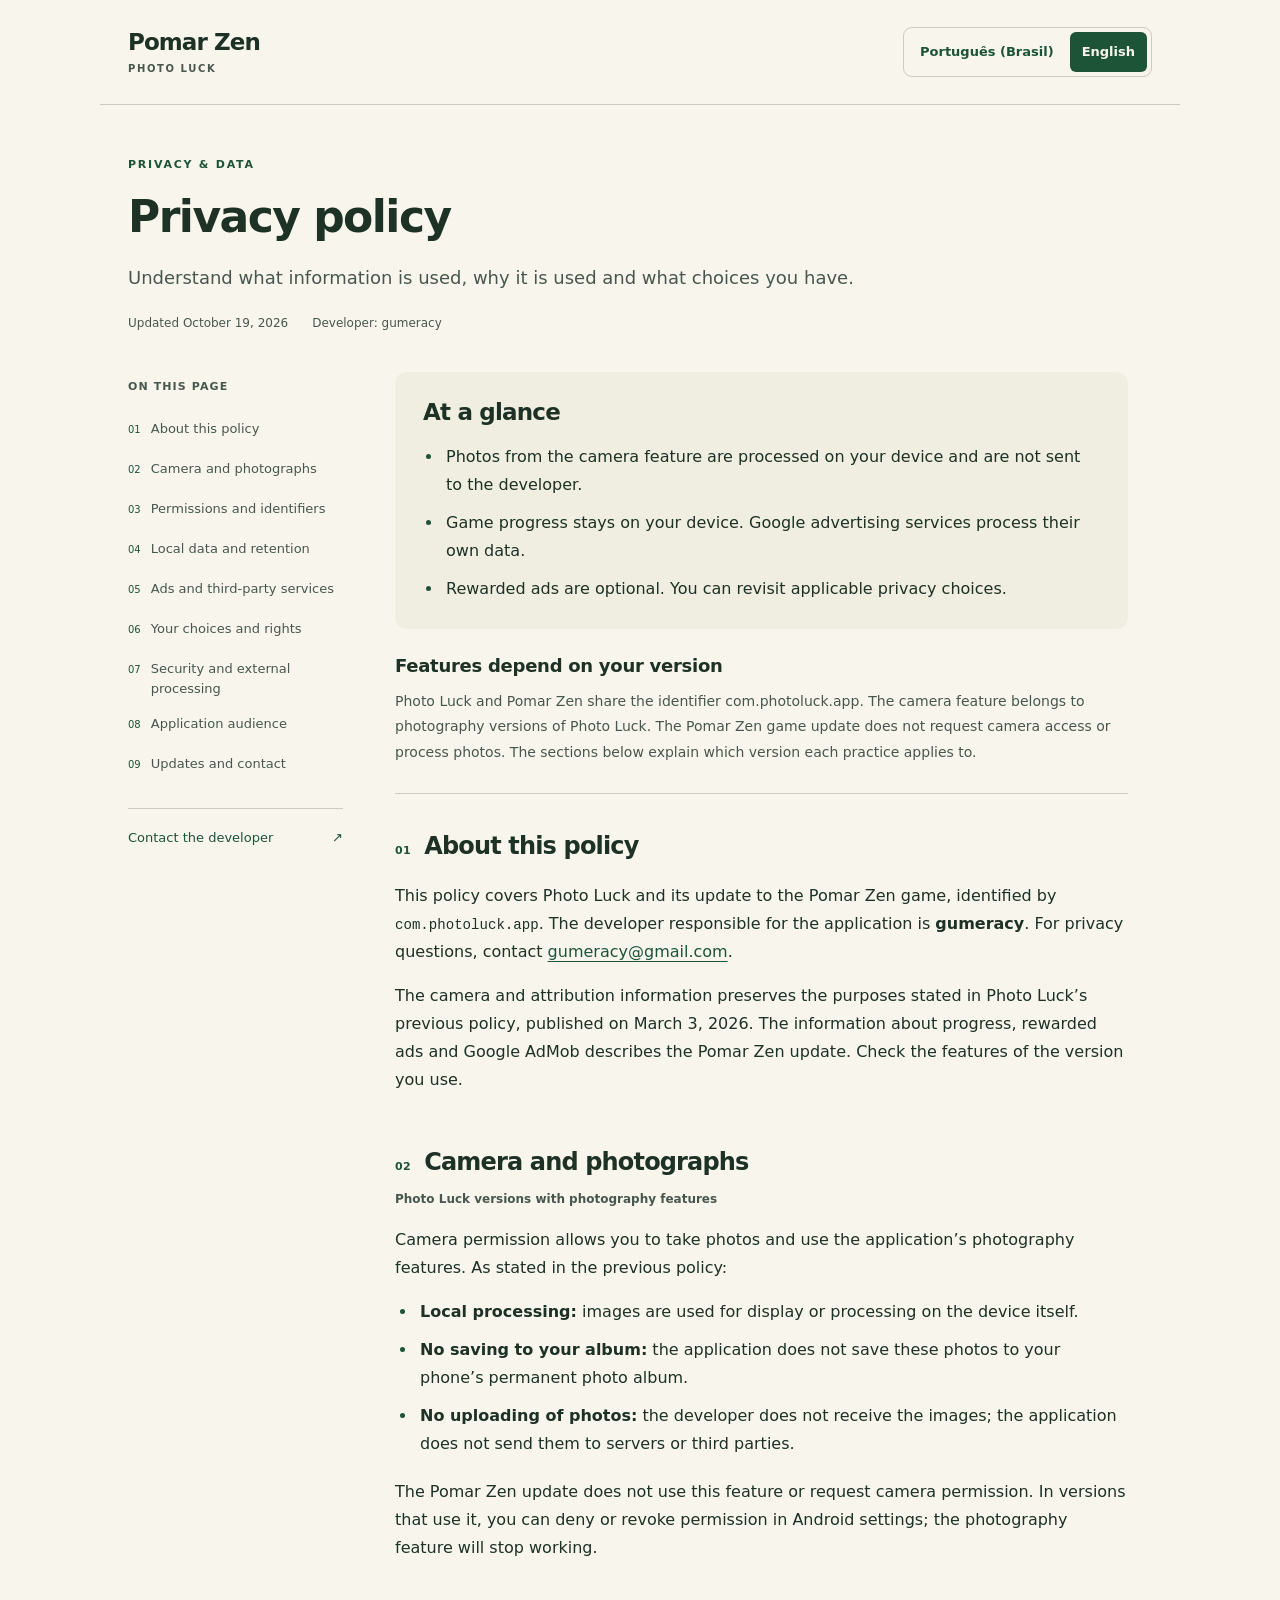
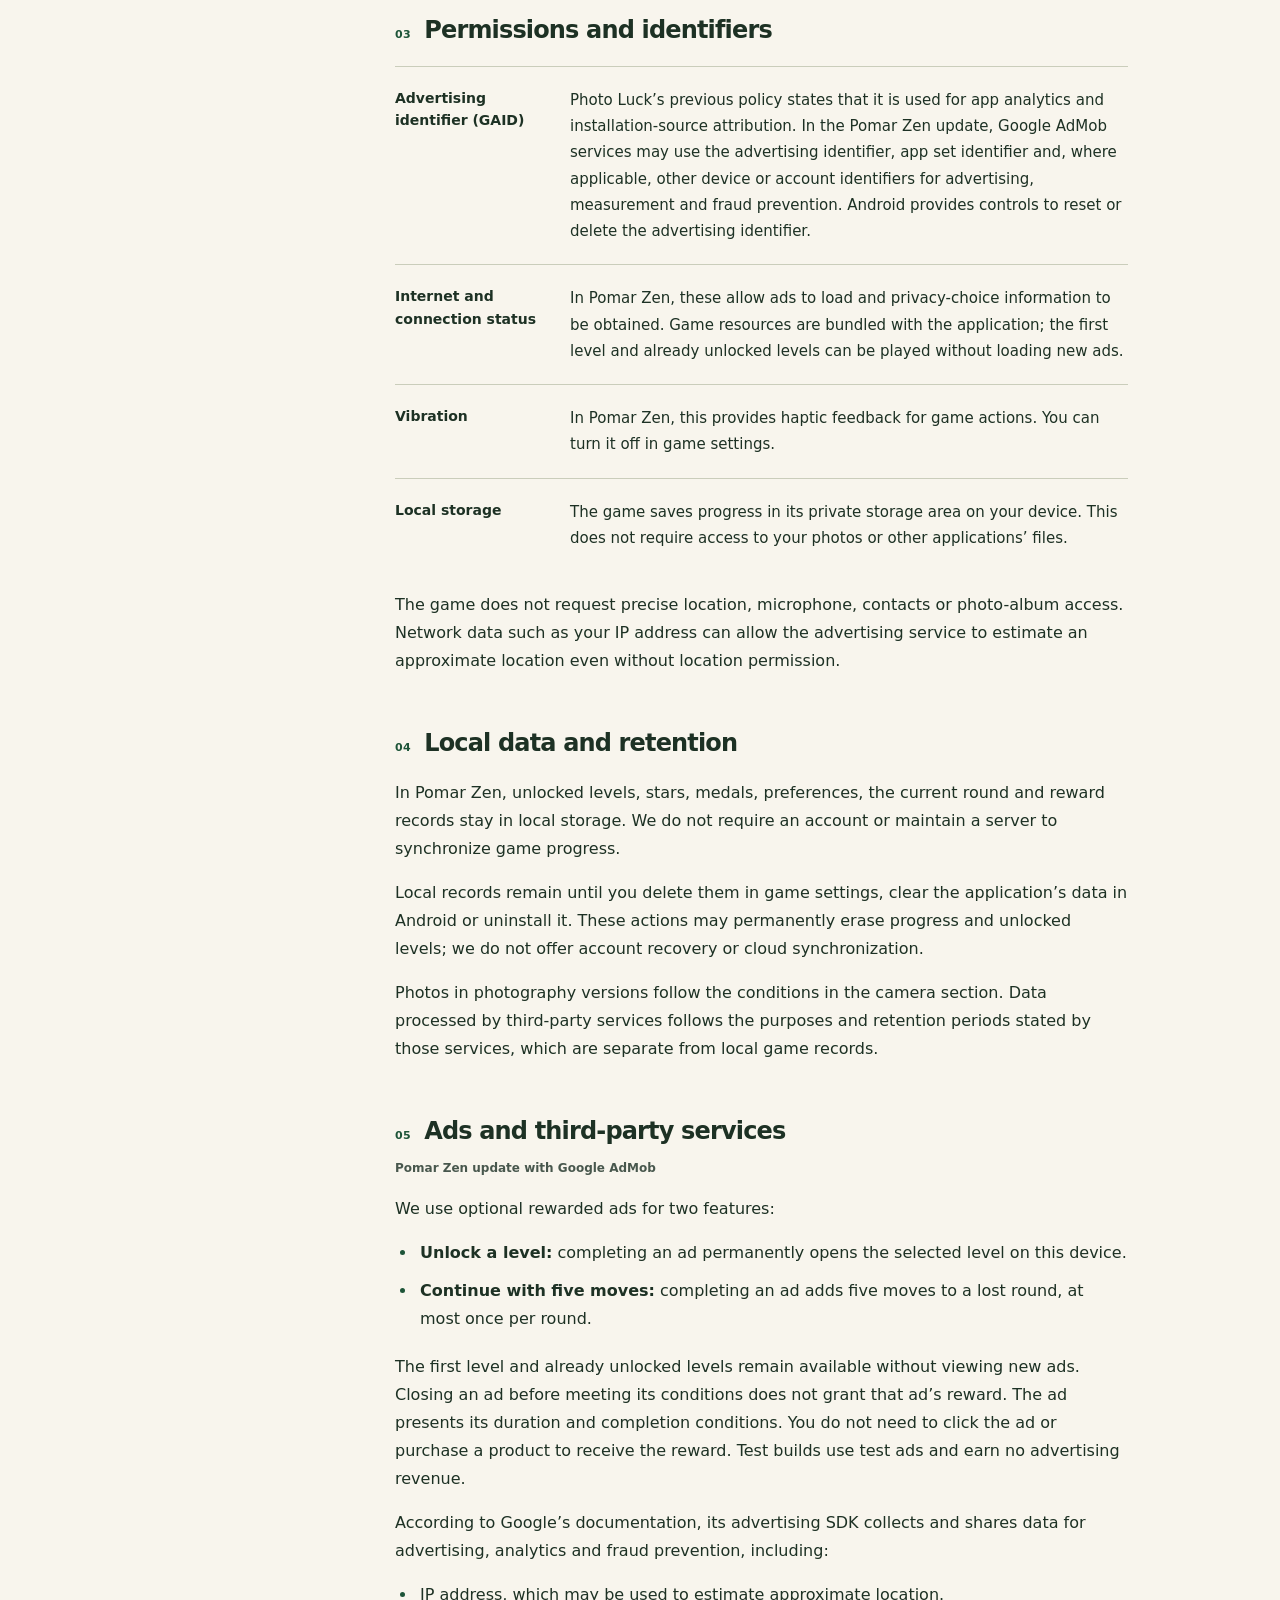
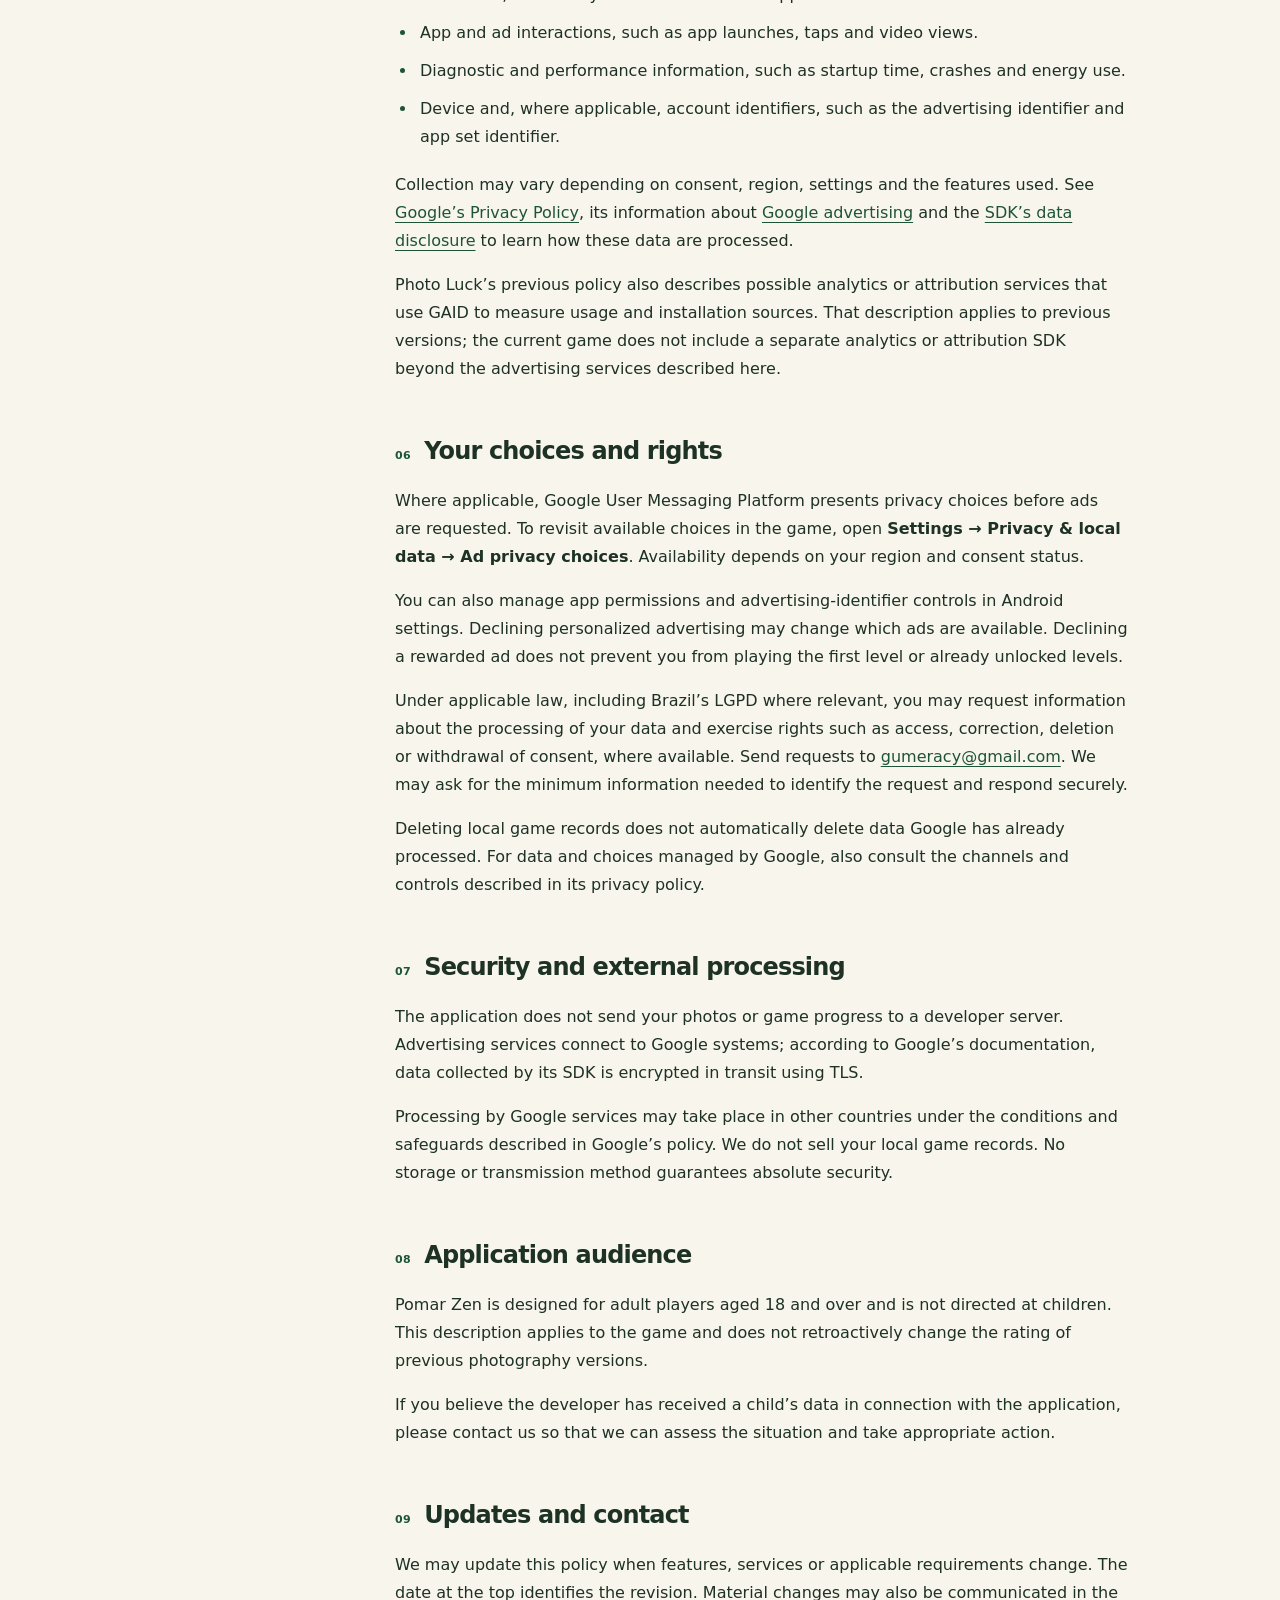
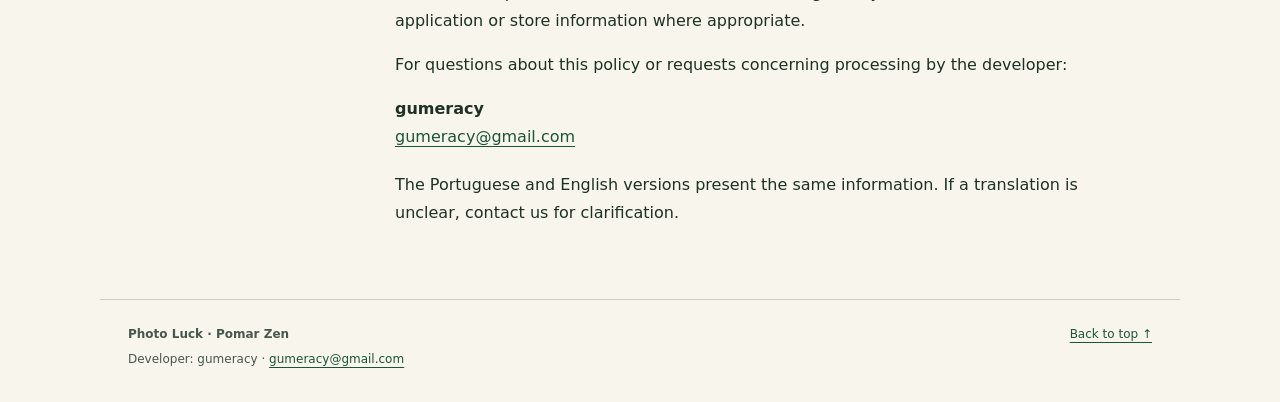
==== en.html @ b4aa4859 "Add privacy policy and ads configuration files - Created new `app-ads.txt` file for ad configuration" ====
<!doctype html>
<html lang="en">
<head>
<meta charset="utf-8">
<meta name="viewport" content="width=device-width, initial-scale=1">
<meta name="description" content="Photo Luck and Pomar Zen privacy: camera, advertising identifiers, rewarded ads and your choices.">
<meta name="color-scheme" content="light">
<title>Privacy policy · Photo Luck / Pomar Zen</title>
<link rel="alternate" hreflang="pt-BR" href="index.html">
<link rel="alternate" hreflang="en" href="en.html">
<link rel="alternate" hreflang="x-default" href="index.html">
<link rel="stylesheet" href="policy.css">
</head>
<body id="inicio">
<a class="skip-link" href="#conteudo">Skip to content</a>
<header class="site-header"><a class="brand" href="index.html">Pomar Zen<span>PHOTO LUCK</span></a><nav class="language-switch" aria-label="Page language"><a href="index.html" lang="pt-BR" hreflang="pt-BR">Português (Brasil)</a><a href="en.html" lang="en" hreflang="en" aria-current="page">English</a></nav></header>
<main id="conteudo" tabindex="-1">
<div class="page-heading"><p class="eyebrow">PRIVACY & DATA</p><h1>Privacy policy</h1><p class="intro">Understand what information is used, why it is used and what choices you have.</p><p class="revision"><time datetime="2026-10-19">Updated October 19, 2026</time><span>Developer: gumeracy</span></p></div>
<div class="reading-layout"><aside class="contents"><nav aria-label="On this page"><p class="contents-title">On this page</p><a href="#sobre"><span>01</span>About this policy</a><a href="#camera"><span>02</span>Camera and photographs</a><a href="#permissoes"><span>03</span>Permissions and identifiers</a><a href="#dados"><span>04</span>Local data and retention</a><a href="#anuncios"><span>05</span>Ads and third-party services</a><a href="#escolhas"><span>06</span>Your choices and rights</a><a href="#seguranca"><span>07</span>Security and external processing</a><a href="#publico"><span>08</span>Application audience</a><a href="#contato"><span>09</span>Updates and contact</a></nav><a class="contact-link" href="mailto:gumeracy@gmail.com">Contact the developer <span aria-hidden="true">↗</span></a></aside>
<article class="policy" aria-label="Privacy policy"><div class="summary"><h2>At a glance</h2><ul><li>Photos from the camera feature are processed on your device and are not sent to the developer.</li><li>Game progress stays on your device. Google advertising services process their own data.</li><li>Rewarded ads are optional. You can revisit applicable privacy choices.</li></ul></div><div class="version-note"><h2>Features depend on your version</h2><p>Photo Luck and Pomar Zen share the identifier com.photoluck.app. The camera feature belongs to photography versions of Photo Luck. The Pomar Zen game update does not request camera access or process photos. The sections below explain which version each practice applies to.</p></div>
<section id="sobre" aria-labelledby="sobre-title"><h2 id="sobre-title"><span class="section-number">01</span>About this policy</h2><p>This policy covers Photo Luck and its update to the Pomar Zen game, identified by <code>com.photoluck.app</code>. The developer responsible for the application is <strong>gumeracy</strong>. For privacy questions, contact <a href="mailto:gumeracy@gmail.com">gumeracy@gmail.com</a>.</p><p>The camera and attribution information preserves the purposes stated in Photo Luck’s previous policy, published on March 3, 2026. The information about progress, rewarded ads and Google AdMob describes the Pomar Zen update. Check the features of the version you use.</p></section>
<section id="camera" aria-labelledby="camera-title"><h2 id="camera-title"><span class="section-number">02</span>Camera and photographs</h2><p class="section-note">Photo Luck versions with photography features</p><p>Camera permission allows you to take photos and use the application’s photography features. As stated in the previous policy:</p><ul><li><strong>Local processing:</strong> images are used for display or processing on the device itself.</li><li><strong>No saving to your album:</strong> the application does not save these photos to your phone’s permanent photo album.</li><li><strong>No uploading of photos:</strong> the developer does not receive the images; the application does not send them to servers or third parties.</li></ul><p>The Pomar Zen update does not use this feature or request camera permission. In versions that use it, you can deny or revoke permission in Android settings; the photography feature will stop working.</p></section>
<section id="permissoes" aria-labelledby="permissoes-title"><h2 id="permissoes-title"><span class="section-number">03</span>Permissions and identifiers</h2><dl class="permission-list"><div><dt>Advertising identifier (GAID)</dt><dd>Photo Luck’s previous policy states that it is used for app analytics and installation-source attribution. In the Pomar Zen update, Google AdMob services may use the advertising identifier, app set identifier and, where applicable, other device or account identifiers for advertising, measurement and fraud prevention. Android provides controls to reset or delete the advertising identifier.</dd></div><div><dt>Internet and connection status</dt><dd>In Pomar Zen, these allow ads to load and privacy-choice information to be obtained. Game resources are bundled with the application; the first level and already unlocked levels can be played without loading new ads.</dd></div><div><dt>Vibration</dt><dd>In Pomar Zen, this provides haptic feedback for game actions. You can turn it off in game settings.</dd></div><div><dt>Local storage</dt><dd>The game saves progress in its private storage area on your device. This does not require access to your photos or other applications’ files.</dd></div></dl><p>The game does not request precise location, microphone, contacts or photo-album access. Network data such as your IP address can allow the advertising service to estimate an approximate location even without location permission.</p></section>
<section id="dados" aria-labelledby="dados-title"><h2 id="dados-title"><span class="section-number">04</span>Local data and retention</h2><p>In Pomar Zen, unlocked levels, stars, medals, preferences, the current round and reward records stay in local storage. We do not require an account or maintain a server to synchronize game progress.</p><p>Local records remain until you delete them in game settings, clear the application’s data in Android or uninstall it. These actions may permanently erase progress and unlocked levels; we do not offer account recovery or cloud synchronization.</p><p>Photos in photography versions follow the conditions in the camera section. Data processed by third-party services follows the purposes and retention periods stated by those services, which are separate from local game records.</p></section>
<section id="anuncios" aria-labelledby="anuncios-title"><h2 id="anuncios-title"><span class="section-number">05</span>Ads and third-party services</h2><p class="section-note">Pomar Zen update with Google AdMob</p><p>We use optional rewarded ads for two features:</p><ul><li><strong>Unlock a level:</strong> completing an ad permanently opens the selected level on this device.</li><li><strong>Continue with five moves:</strong> completing an ad adds five moves to a lost round, at most once per round.</li></ul><p>The first level and already unlocked levels remain available without viewing new ads. Closing an ad before meeting its conditions does not grant that ad’s reward. The ad presents its duration and completion conditions. You do not need to click the ad or purchase a product to receive the reward. Test builds use test ads and earn no advertising revenue.</p><p>According to Google’s documentation, its advertising SDK collects and shares data for advertising, analytics and fraud prevention, including:</p><ul><li>IP address, which may be used to estimate approximate location.</li><li>App and ad interactions, such as app launches, taps and video views.</li><li>Diagnostic and performance information, such as startup time, crashes and energy use.</li><li>Device and, where applicable, account identifiers, such as the advertising identifier and app set identifier.</li></ul><p>Collection may vary depending on consent, region, settings and the features used. See <a href="https://policies.google.com/privacy">Google’s Privacy Policy</a>, its information about <a href="https://policies.google.com/technologies/ads">Google advertising</a> and the <a href="https://developers.google.com/admob/android/next-gen/privacy/play-data-disclosure">SDK’s data disclosure</a> to learn how these data are processed.</p><p>Photo Luck’s previous policy also describes possible analytics or attribution services that use GAID to measure usage and installation sources. That description applies to previous versions; the current game does not include a separate analytics or attribution SDK beyond the advertising services described here.</p></section>
<section id="escolhas" aria-labelledby="escolhas-title"><h2 id="escolhas-title"><span class="section-number">06</span>Your choices and rights</h2><p>Where applicable, Google User Messaging Platform presents privacy choices before ads are requested. To revisit available choices in the game, open <strong>Settings → Privacy & local data → Ad privacy choices</strong>. Availability depends on your region and consent status.</p><p>You can also manage app permissions and advertising-identifier controls in Android settings. Declining personalized advertising may change which ads are available. Declining a rewarded ad does not prevent you from playing the first level or already unlocked levels.</p><p>Under applicable law, including Brazil’s LGPD where relevant, you may request information about the processing of your data and exercise rights such as access, correction, deletion or withdrawal of consent, where available. Send requests to <a href="mailto:gumeracy@gmail.com">gumeracy@gmail.com</a>. We may ask for the minimum information needed to identify the request and respond securely.</p><p>Deleting local game records does not automatically delete data Google has already processed. For data and choices managed by Google, also consult the channels and controls described in its privacy policy.</p></section>
<section id="seguranca" aria-labelledby="seguranca-title"><h2 id="seguranca-title"><span class="section-number">07</span>Security and external processing</h2><p>The application does not send your photos or game progress to a developer server. Advertising services connect to Google systems; according to Google’s documentation, data collected by its SDK is encrypted in transit using TLS.</p><p>Processing by Google services may take place in other countries under the conditions and safeguards described in Google’s policy. We do not sell your local game records. No storage or transmission method guarantees absolute security.</p></section>
<section id="publico" aria-labelledby="publico-title"><h2 id="publico-title"><span class="section-number">08</span>Application audience</h2><p>Pomar Zen is designed for adult players aged 18 and over and is not directed at children. This description applies to the game and does not retroactively change the rating of previous photography versions.</p><p>If you believe the developer has received a child’s data in connection with the application, please contact us so that we can assess the situation and take appropriate action.</p></section>
<section id="contato" aria-labelledby="contato-title"><h2 id="contato-title"><span class="section-number">09</span>Updates and contact</h2><p>We may update this policy when features, services or applicable requirements change. The date at the top identifies the revision. Material changes may also be communicated in the application or store information where appropriate.</p><p>For questions about this policy or requests concerning processing by the developer:</p><address><strong>gumeracy</strong><br><a href="mailto:gumeracy@gmail.com">gumeracy@gmail.com</a></address><p>The Portuguese and English versions present the same information. If a translation is unclear, contact us for clarification.</p></section>
</article></div>
</main>
<footer class="site-footer"><div><strong>Photo Luck · Pomar Zen</strong><span>Developer: gumeracy · <a href="mailto:gumeracy@gmail.com">gumeracy@gmail.com</a></span></div><a href="#inicio">Back to top <span aria-hidden="true">↑</span></a></footer>
</body>
</html>
---- policy.css ----
:root{--paper:oklch(97% .011 91);--surface:oklch(94.6% .018 100);--ink:oklch(29% .035 155);--muted:oklch(44% .025 155);--green:oklch(40% .075 158);--line:oklch(84% .024 115);--focus:oklch(49% .10 158);--radius:12px;--page:1080px;color-scheme:light;font-family:-apple-system,BlinkMacSystemFont,"Segoe UI",system-ui,sans-serif;color:var(--ink);background:var(--paper);font-synthesis:none}
*{box-sizing:border-box}body{margin:0;font-size:16px;line-height:1.75}a{color:var(--green);text-underline-offset:4px;text-decoration-thickness:1px}a:hover{text-decoration-thickness:2px}a:active{color:var(--ink)}a:focus-visible{outline:3px solid var(--focus);outline-offset:5px;border-radius:3px}p{margin:0 0 16px}ul{padding-left:22px;margin:12px 0 20px}li{padding-left:3px;margin-bottom:10px}li::marker{color:var(--green)}strong{font-weight:650}code{font-family:ui-monospace,SFMono-Regular,Consolas,monospace;font-size:.88em;overflow-wrap:anywhere}address{font-style:normal;margin:16px 0 20px}h1,h2{font-weight:650;letter-spacing:-.035em;line-height:1.25;margin:0}
.skip-link{position:fixed;top:12px;left:16px;padding:10px 16px;background:var(--surface);transform:translateY(-150%);z-index:10}.skip-link:focus{transform:translateY(0)}
.site-header,.site-footer,main{max-width:var(--page);margin:0 auto;padding-inline:28px}.site-header{display:flex;align-items:center;justify-content:space-between;gap:24px;padding-top:27px;padding-bottom:27px;border-bottom:1px solid var(--line)}.brand{display:flex;flex-direction:column;color:var(--ink);font-size:23px;font-weight:650;line-height:1.1;letter-spacing:-.04em;text-decoration:none}.brand span{margin-top:7px;font-size:10px;font-weight:550;letter-spacing:.16em;color:var(--muted)}.language-switch{display:flex;flex-wrap:wrap;gap:4px;padding:4px;border:1px solid var(--line);border-radius:9px}.language-switch a{font-size:13px;font-weight:550;text-decoration:none;padding:7px 12px;border-radius:6px;min-height:40px;display:flex;align-items:center}.language-switch a[aria-current]{background:var(--green);color:var(--paper)}.language-switch a:not([aria-current]):hover{background:var(--surface)}
.page-heading{padding:50px 0 38px;max-width:740px}.eyebrow{font-size:11px;font-weight:650;letter-spacing:.16em;color:var(--green);margin-bottom:15px}h1{font-size:44px}.intro{color:var(--muted);font-size:18px;line-height:1.6;margin:20px 0}.revision{display:flex;flex-wrap:wrap;gap:5px 24px;font-size:12px;color:var(--muted);margin:0}
.reading-layout{display:grid;grid-template-columns:215px minmax(0,1fr);gap:52px;padding-bottom:56px;align-items:start}.contents{position:sticky;top:24px;padding-top:5px}.contents-title{font-size:11px;text-transform:uppercase;letter-spacing:.10em;font-weight:650;margin-bottom:15px;color:var(--muted)}.contents nav>a{display:flex;align-items:baseline;gap:10px;padding:8px 0;color:var(--muted);text-decoration:none;font-size:13px;line-height:1.5;min-height:40px}.contents nav>a:hover{color:var(--green);text-decoration:underline}.contents nav>a span{font-size:10px;font-variant-numeric:tabular-nums;color:var(--green);flex-shrink:0}.contact-link{display:flex;justify-content:space-between;font-size:13px;margin-top:22px;padding-top:18px;border-top:1px solid var(--line);text-decoration:none}
.policy{min-width:0;max-width:72ch}.summary{padding:26px 28px;background:var(--surface);border-radius:var(--radius)}.summary h2{font-size:23px;margin-bottom:16px}.summary ul{margin:0;padding-left:20px}.summary li:last-child{margin-bottom:0}.version-note{padding:26px 0 28px;border-bottom:1px solid var(--line)}.version-note h2{font-size:18px;letter-spacing:-.015em;margin-bottom:12px}.version-note p{margin:0;color:var(--muted);font-size:14px;line-height:1.8}.policy section{padding-top:37px;scroll-margin-top:22px}.policy section+section{margin-top:10px}.policy section h2{display:flex;align-items:baseline;gap:13px;font-size:24px;margin-bottom:21px}.section-number{font-size:11px;letter-spacing:.04em;color:var(--green);font-variant-numeric:tabular-nums;flex-shrink:0}.section-note{font-size:12px;color:var(--muted);font-weight:600;margin-top:-9px}.permission-list{margin:0 0 20px}.permission-list>div{display:grid;grid-template-columns:155px minmax(0,1fr);gap:20px;padding:20px 0;border-top:1px solid var(--line)}.permission-list dt{font-size:14px;font-weight:650;line-height:1.6}.permission-list dd{margin:0;font-size:15px;line-height:1.75}
.site-footer{display:flex;justify-content:space-between;gap:24px;border-top:1px solid var(--line);padding-top:24px;padding-bottom:32px;font-size:12px;color:var(--muted)}.site-footer div{display:flex;flex-direction:column;gap:4px}.site-footer> a{flex-shrink:0}
@media(max-width:820px){.reading-layout{grid-template-columns:175px minmax(0,1fr);gap:28px}.permission-list>div{grid-template-columns:1fr;gap:8px}.contents nav>a{font-size:12px}.page-heading{padding-top:40px}h1{font-size:38px}}
@media(max-width:620px){.site-header,.site-footer,main{padding-inline:20px}.site-header{padding-top:20px;padding-bottom:20px;align-items:start;gap:12px}.brand{font-size:21px}.language-switch{gap:0;padding:3px}.language-switch a{font-size:11px;padding:5px 8px;min-height:36px}.brand span{font-size:9px}.page-heading{padding:34px 0 26px}h1{font-size:32px}.intro{font-size:16px;margin:15px 0}.revision{font-size:11px;flex-direction:column;gap:3px}.reading-layout{display:flex;flex-direction:column;gap:26px;padding-bottom:34px}.contents{position:static;width:100%;padding:0 0 20px;border-bottom:1px solid var(--line)}.contents nav{display:grid;grid-template-columns:1fr 1fr;column-gap:20px}.contents-title{grid-column:1/-1;margin-bottom:8px}.contents nav>a{padding:5px 0;min-height:38px;gap:7px}.contact-link{display:none}.summary{padding:22px 20px}.summary h2{font-size:21px}.policy section h2{font-size:22px;gap:10px}.policy section{padding-top:31px}.policy section+section{margin-top:5px}.version-note{padding-top:24px}.site-footer{flex-direction:column;gap:18px}.site-footer a{overflow-wrap:anywhere}.permission-list>div{padding:17px 0}body{line-height:1.7}}
@media(max-width:360px){.site-header,.site-footer,main{padding-inline:16px}.site-header{flex-direction:column;gap:16px}.contents nav{column-gap:12px}.contents nav>a{font-size:11px}h1{font-size:30px}.summary{padding:20px 18px}}
@media print{.skip-link,.language-switch,.contents,.site-footer>a{display:none}.site-header,main,.site-footer{max-width:none;padding-inline:0}.reading-layout{display:block}.page-heading{padding:25px 0}.policy{max-width:none}.summary{border:1px solid var(--line);background:transparent}.policy section{break-inside:auto}.policy h2{break-after:avoid}a{color:inherit}.site-header{padding-top:0}body{font-size:11pt;background:transparent}}
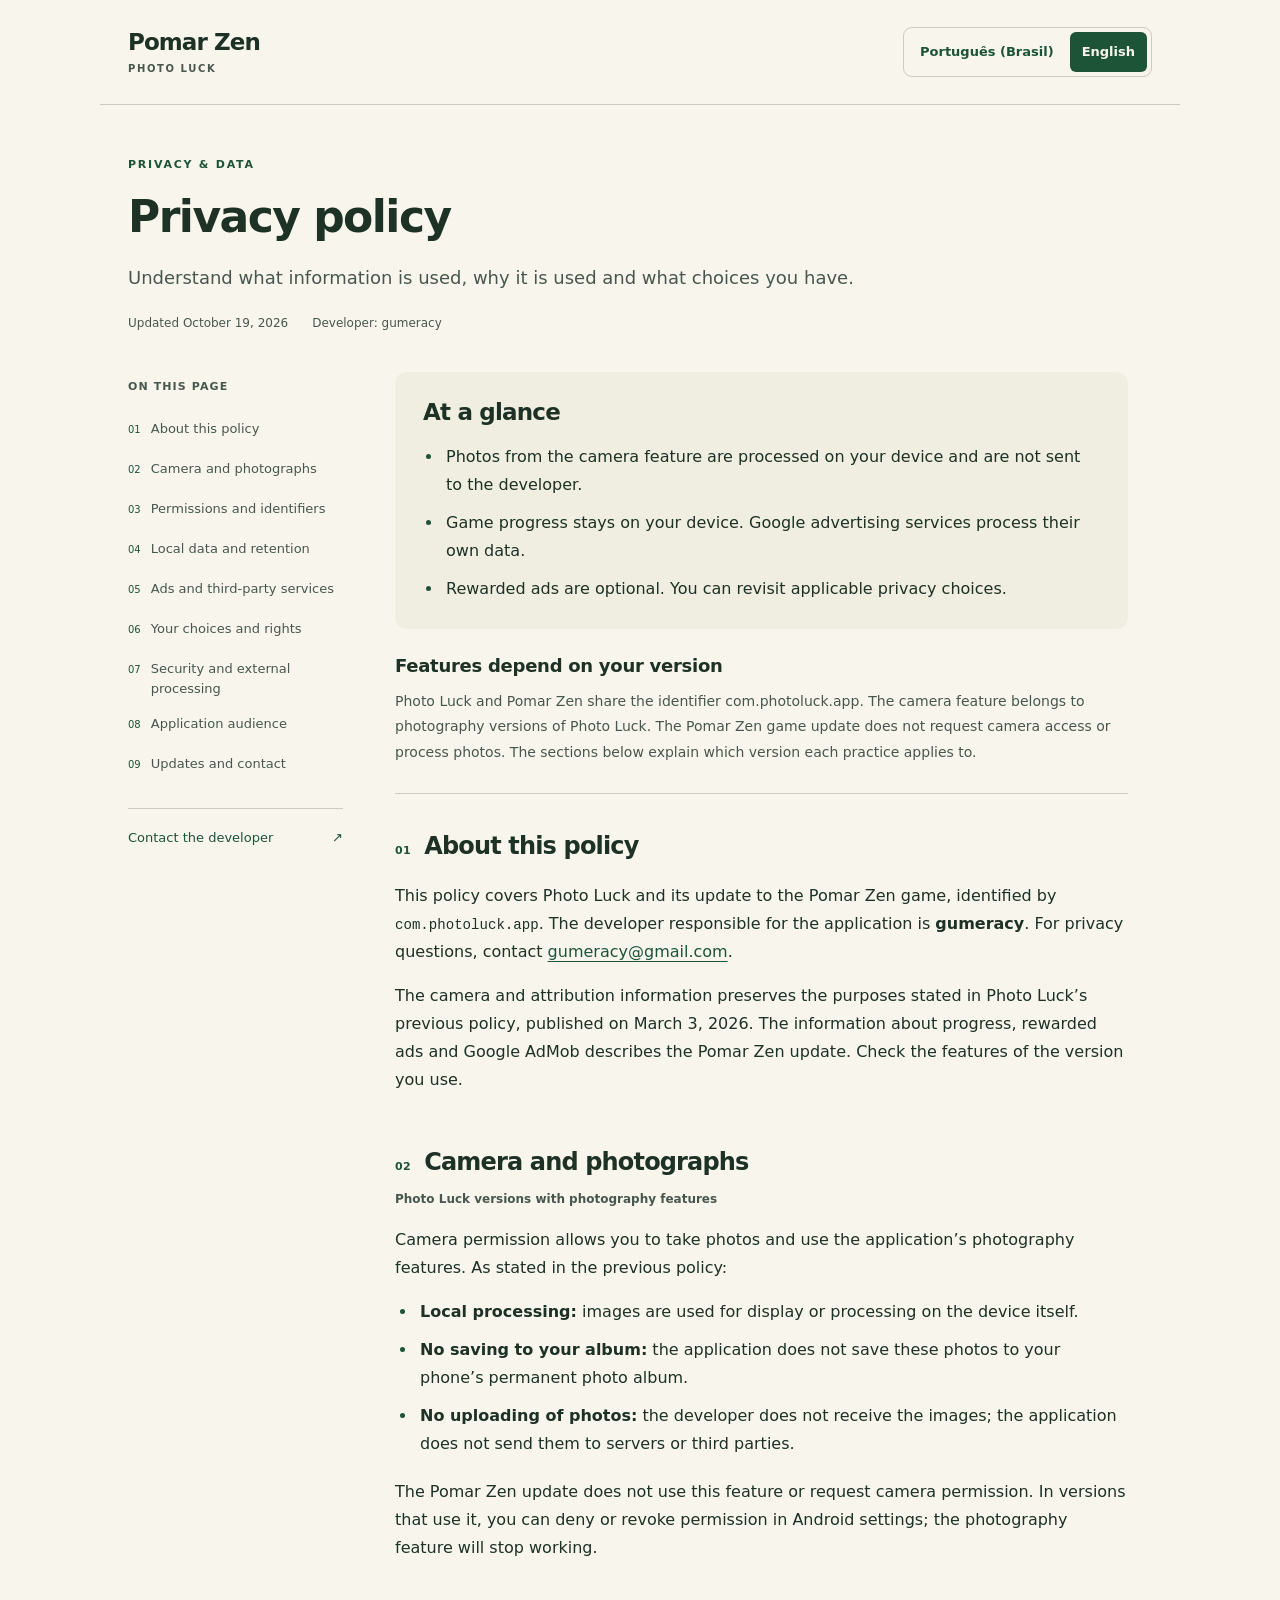
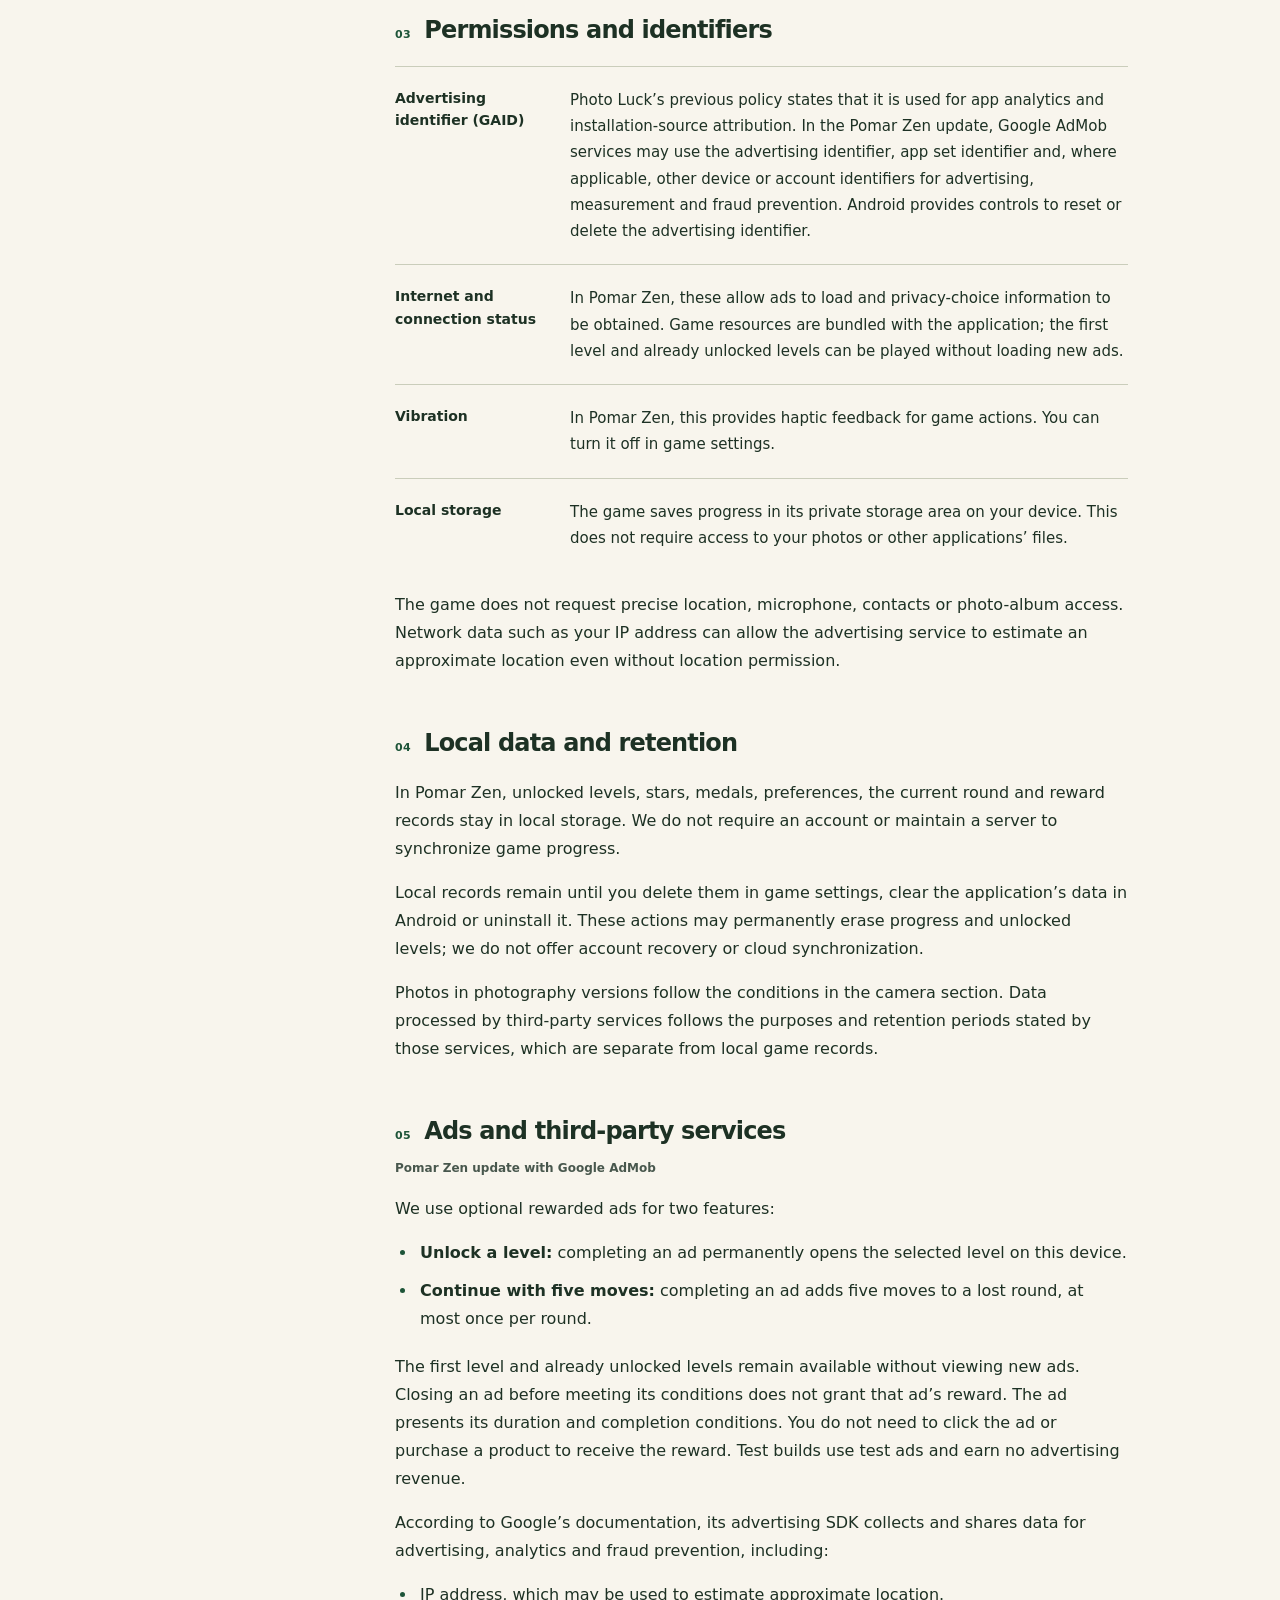
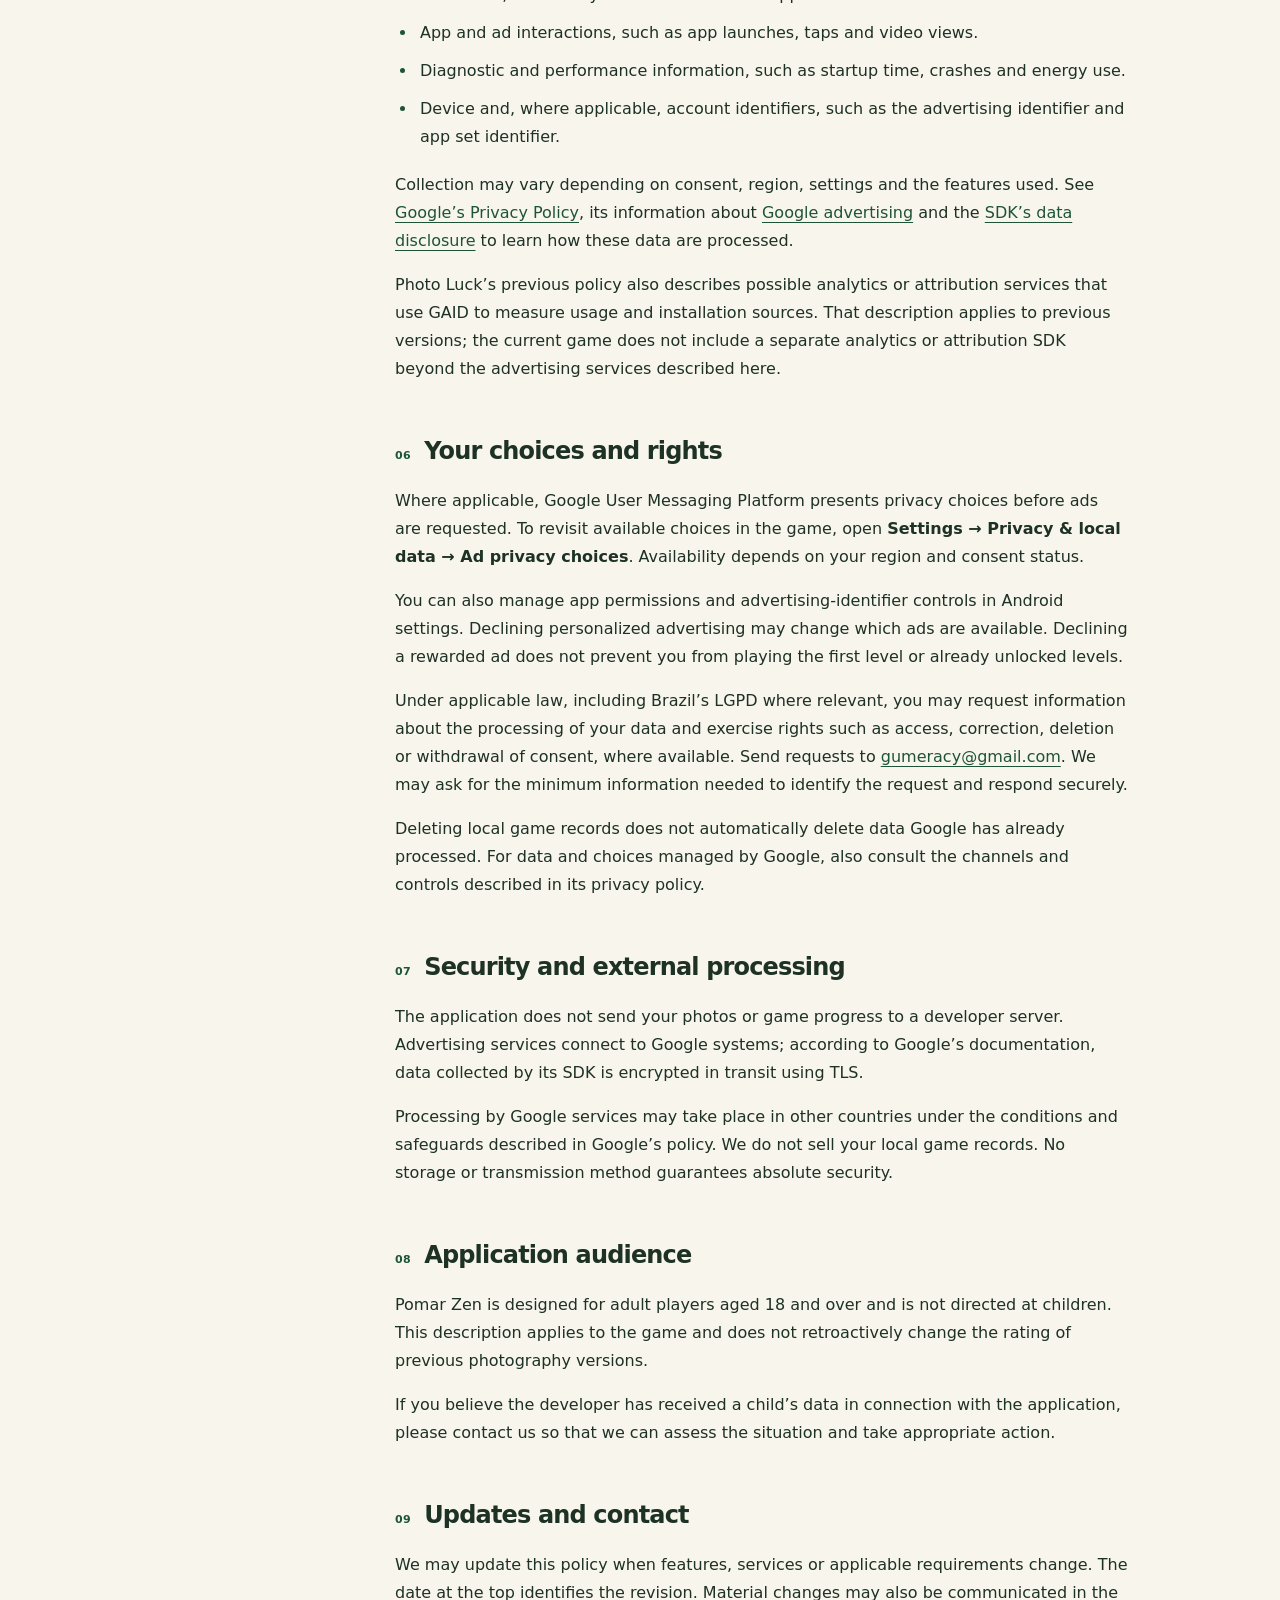
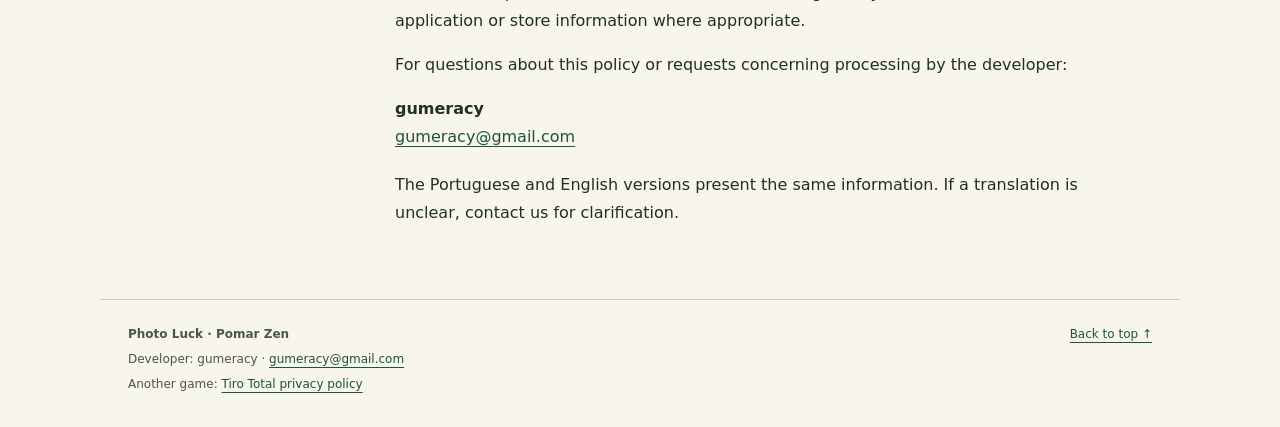
==== commit ad8938a9: "Add Tiro Total privacy policy in Portuguese and English" ====
--- a/en.html
+++ b/en.html
@@ -29,6 +29,6 @@
 <section id="contato" aria-labelledby="contato-title"><h2 id="contato-title"><span class="section-number">09</span>Updates and contact</h2><p>We may update this policy when features, services or applicable requirements change. The date at the top identifies the revision. Material changes may also be communicated in the application or store information where appropriate.</p><p>For questions about this policy or requests concerning processing by the developer:</p><address><strong>gumeracy</strong><br><a href="mailto:gumeracy@gmail.com">gumeracy@gmail.com</a></address><p>The Portuguese and English versions present the same information. If a translation is unclear, contact us for clarification.</p></section>
 </article></div>
 </main>
-<footer class="site-footer"><div><strong>Photo Luck · Pomar Zen</strong><span>Developer: gumeracy · <a href="mailto:gumeracy@gmail.com">gumeracy@gmail.com</a></span></div><a href="#inicio">Back to top <span aria-hidden="true">↑</span></a></footer>
+<footer class="site-footer"><div><strong>Photo Luck · Pomar Zen</strong><span>Developer: gumeracy · <a href="mailto:gumeracy@gmail.com">gumeracy@gmail.com</a></span><span>Another game: <a href="tiro-total/privacy/en.html">Tiro Total privacy policy</a></span></div><a href="#inicio">Back to top <span aria-hidden="true">↑</span></a></footer>
 </body>
 </html>
